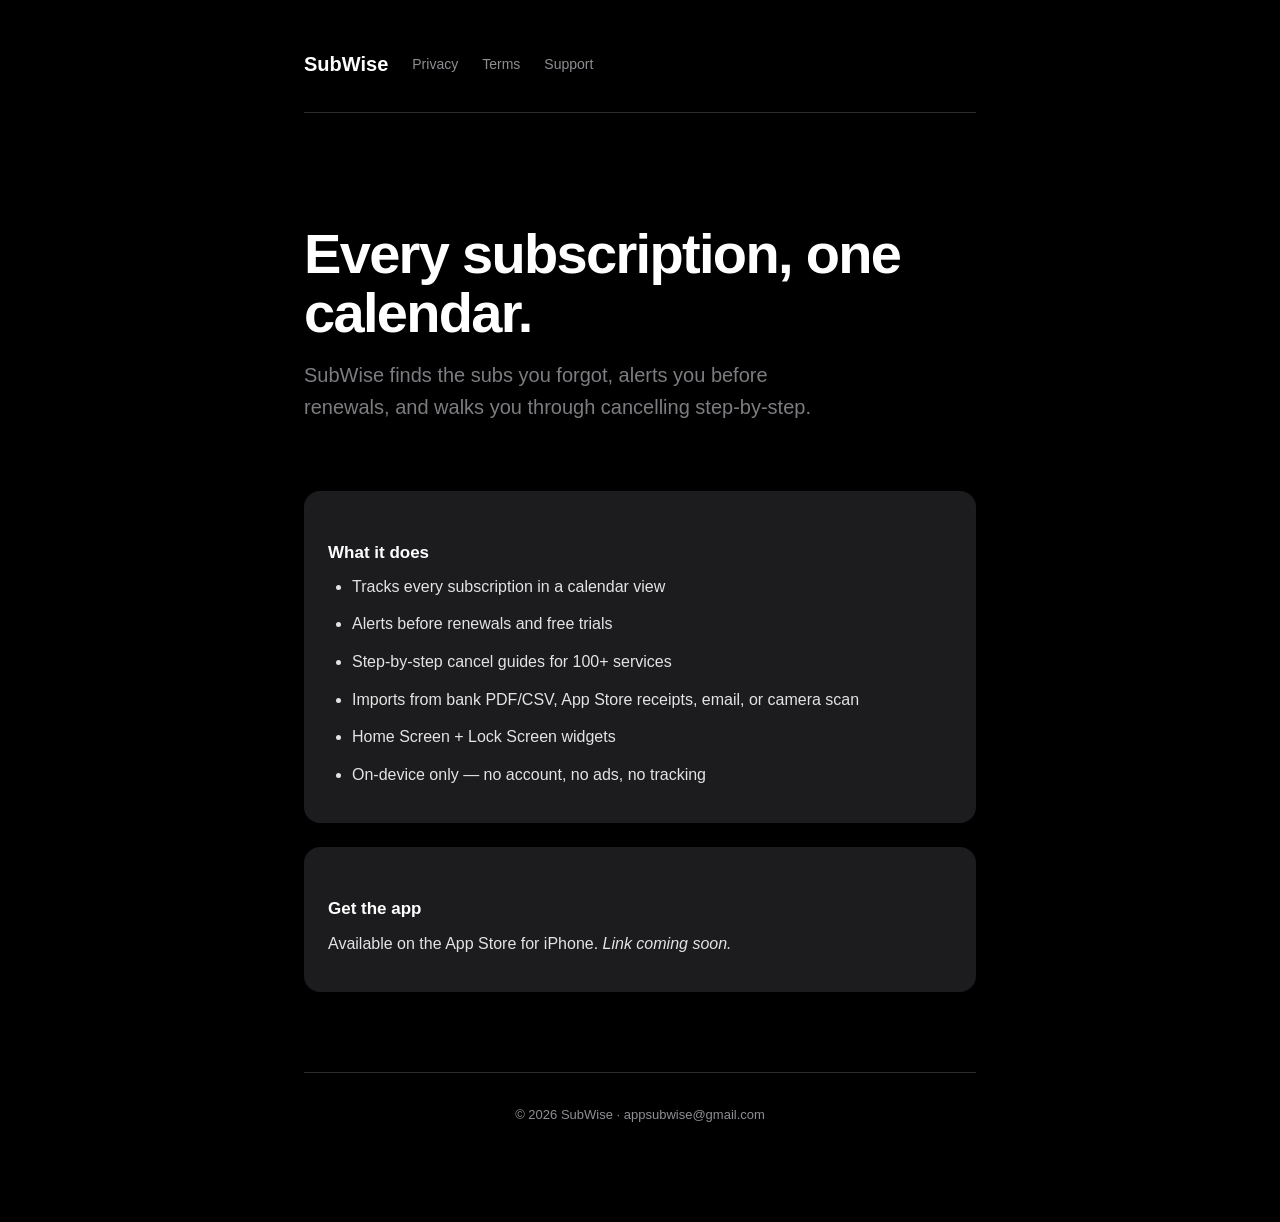
==== index.html @ 1928c236 "Initial SubWise site" ====
<!DOCTYPE html>
<html lang="en">
<head>
<meta charset="UTF-8">
<meta name="viewport" content="width=device-width, initial-scale=1.0">
<title>SubWise — Subscription Tracker</title>
<meta name="description" content="Find subscriptions you forgot, get renewal alerts, and cancel fast with step-by-step guides.">
<link rel="stylesheet" href="style.css">
</head>
<body>
<div class="container">
  <nav>
    <a href="index.html" class="logo">SubWise</a>
    <a href="privacy.html">Privacy</a>
    <a href="terms.html">Terms</a>
    <a href="support.html">Support</a>
  </nav>

  <section class="hero">
    <h1>Every subscription, one calendar.</h1>
    <p class="lead">SubWise finds the subs you forgot, alerts you before renewals, and walks you through cancelling step-by-step.</p>
  </section>

  <div class="card">
    <h3>What it does</h3>
    <ul>
      <li>Tracks every subscription in a calendar view</li>
      <li>Alerts before renewals and free trials</li>
      <li>Step-by-step cancel guides for 100+ services</li>
      <li>Imports from bank PDF/CSV, App Store receipts, email, or camera scan</li>
      <li>Home Screen + Lock Screen widgets</li>
      <li>On-device only — no account, no ads, no tracking</li>
    </ul>
  </div>

  <div class="card">
    <h3>Get the app</h3>
    <p>Available on the App Store for iPhone. <em>Link coming soon.</em></p>
  </div>

  <footer>
    &copy; 2026 SubWise &middot; <a href="mailto:appsubwise@gmail.com">appsubwise@gmail.com</a>
  </footer>
</div>
</body>
</html>
---- style.css ----
* { box-sizing: border-box; margin: 0; padding: 0; }

:root {
  --bg: #000;
  --card: #1C1C1E;
  --card-elev: #2C2C2E;
  --text: #fff;
  --text-secondary: #8E8E93;
  --accent: #007AFF;
  --border: #2C2C2E;
}

html, body {
  background: var(--bg);
  color: var(--text);
  font-family: -apple-system, BlinkMacSystemFont, 'SF Pro Text', 'Segoe UI', Roboto, sans-serif;
  line-height: 1.6;
  -webkit-font-smoothing: antialiased;
}

.container {
  max-width: 720px;
  margin: 0 auto;
  padding: 48px 24px 96px;
}

nav {
  display: flex;
  align-items: center;
  gap: 24px;
  padding-bottom: 32px;
  border-bottom: 1px solid var(--border);
  margin-bottom: 48px;
}

nav .logo {
  font-weight: 700;
  font-size: 20px;
  color: var(--text);
  text-decoration: none;
}

nav a {
  color: var(--text-secondary);
  text-decoration: none;
  font-size: 14px;
}

nav a:hover { color: var(--text); }

h1 {
  font-size: 36px;
  font-weight: 700;
  margin-bottom: 8px;
  letter-spacing: -0.02em;
}

h2 {
  font-size: 22px;
  font-weight: 600;
  margin-top: 40px;
  margin-bottom: 12px;
  letter-spacing: -0.01em;
}

h3 {
  font-size: 17px;
  font-weight: 600;
  margin-top: 24px;
  margin-bottom: 8px;
}

p, li {
  color: var(--text);
  opacity: 0.88;
  margin-bottom: 12px;
  font-size: 16px;
}

ul, ol { padding-left: 24px; }

a { color: var(--accent); text-decoration: none; }
a:hover { text-decoration: underline; }

.meta {
  color: var(--text-secondary);
  font-size: 14px;
  margin-bottom: 32px;
}

.card {
  background: var(--card);
  border-radius: 16px;
  padding: 24px;
  margin-top: 24px;
}

.hero {
  padding: 64px 0 32px;
}

.hero h1 {
  font-size: 56px;
  letter-spacing: -0.03em;
  line-height: 1.05;
}

.hero p.lead {
  font-size: 20px;
  color: var(--text-secondary);
  margin-top: 16px;
  max-width: 540px;
}

footer {
  margin-top: 80px;
  padding-top: 32px;
  border-top: 1px solid var(--border);
  color: var(--text-secondary);
  font-size: 13px;
  text-align: center;
}

footer a { color: var(--text-secondary); }
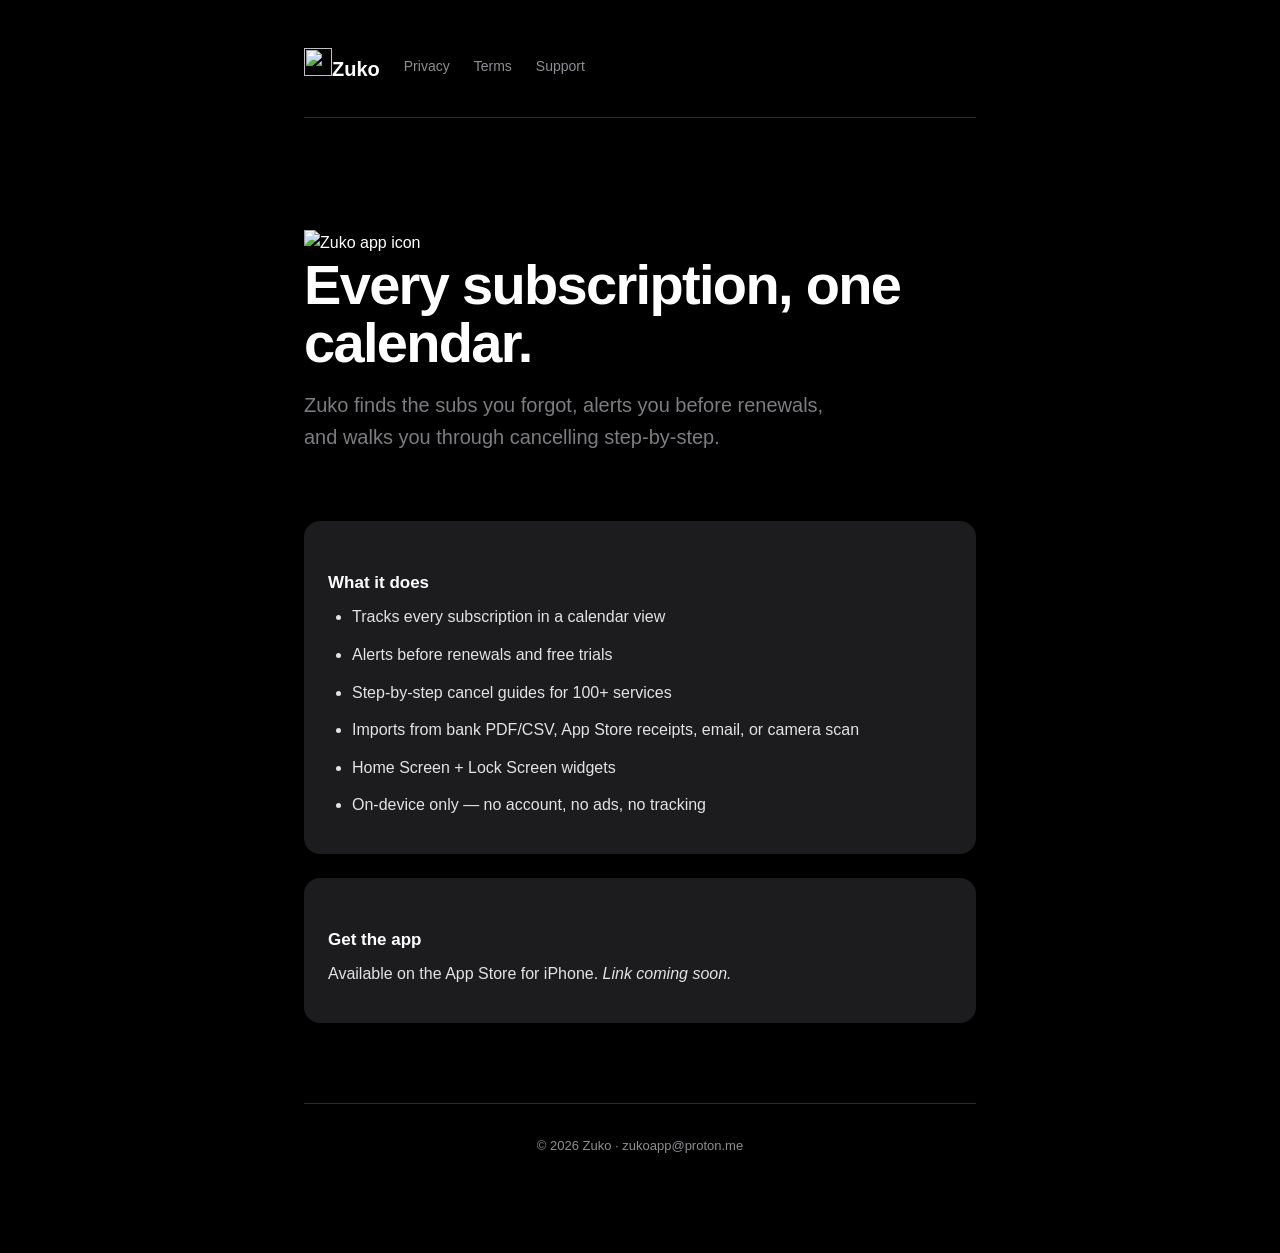
==== commit c0fec274: "Rebrand SubWise → Zuko across site + contact email - Copy, nav, OG tags now say Zuko - Contact mailt" ====
--- a/index.html
+++ b/index.html
@@ -3,22 +3,34 @@
 <head>
 <meta charset="UTF-8">
 <meta name="viewport" content="width=device-width, initial-scale=1.0">
-<title>SubWise — Subscription Tracker</title>
+<title>Zuko — Subscription Tracker</title>
 <meta name="description" content="Find subscriptions you forgot, get renewal alerts, and cancel fast with step-by-step guides.">
+<meta property="og:title" content="Zuko — Subscription Tracker">
+<meta property="og:description" content="Find subscriptions you forgot, get renewal alerts, and cancel fast with step-by-step guides.">
+<meta property="og:image" content="https://zukoapp.github.io/og.png">
+<meta property="og:image:width" content="1200">
+<meta property="og:image:height" content="630">
+<meta property="og:url" content="https://zukoapp.github.io/">
+<meta property="og:type" content="website">
+<meta name="twitter:card" content="summary_large_image">
+<link rel="icon" type="image/png" sizes="32x32" href="favicon-32.png">
+<link rel="icon" type="image/png" sizes="16x16" href="favicon-16.png">
+<link rel="apple-touch-icon" href="apple-touch-icon.png">
 <link rel="stylesheet" href="style.css">
 </head>
 <body>
 <div class="container">
   <nav>
-    <a href="index.html" class="logo">SubWise</a>
+    <a href="index.html" class="logo"><img src="logo-256.png" alt="" width="28" height="28">Zuko</a>
     <a href="privacy.html">Privacy</a>
     <a href="terms.html">Terms</a>
     <a href="support.html">Support</a>
   </nav>
 
   <section class="hero">
+    <img src="logo-256.png" alt="Zuko app icon" class="hero-icon" width="88" height="88">
     <h1>Every subscription, one calendar.</h1>
-    <p class="lead">SubWise finds the subs you forgot, alerts you before renewals, and walks you through cancelling step-by-step.</p>
+    <p class="lead">Zuko finds the subs you forgot, alerts you before renewals, and walks you through cancelling step-by-step.</p>
   </section>
 
   <div class="card">
@@ -39,7 +51,7 @@
   </div>
 
   <footer>
-    &copy; 2026 SubWise &middot; <a href="mailto:appsubwise@gmail.com">appsubwise@gmail.com</a>
+    &copy; 2026 Zuko &middot; <a href="mailto:zukoapp@proton.me">zukoapp@proton.me</a>
   </footer>
 </div>
 </body>
